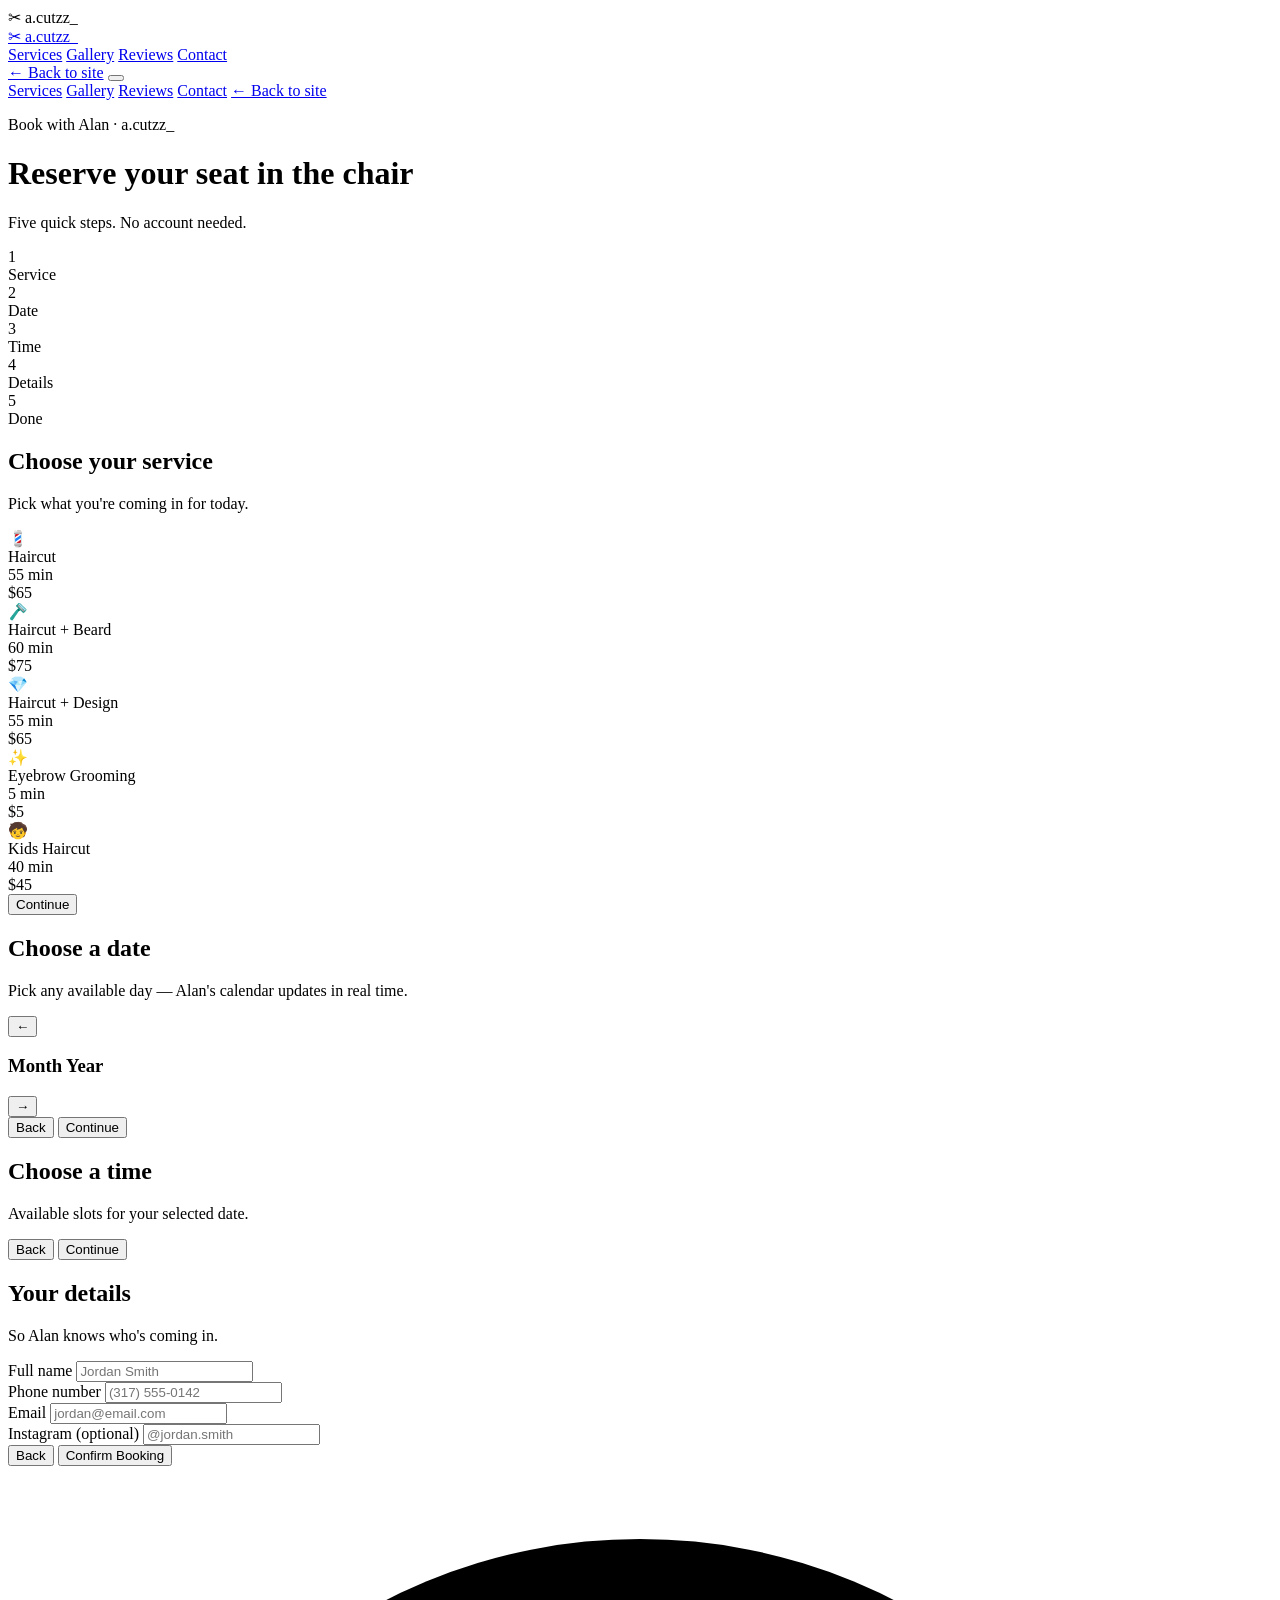
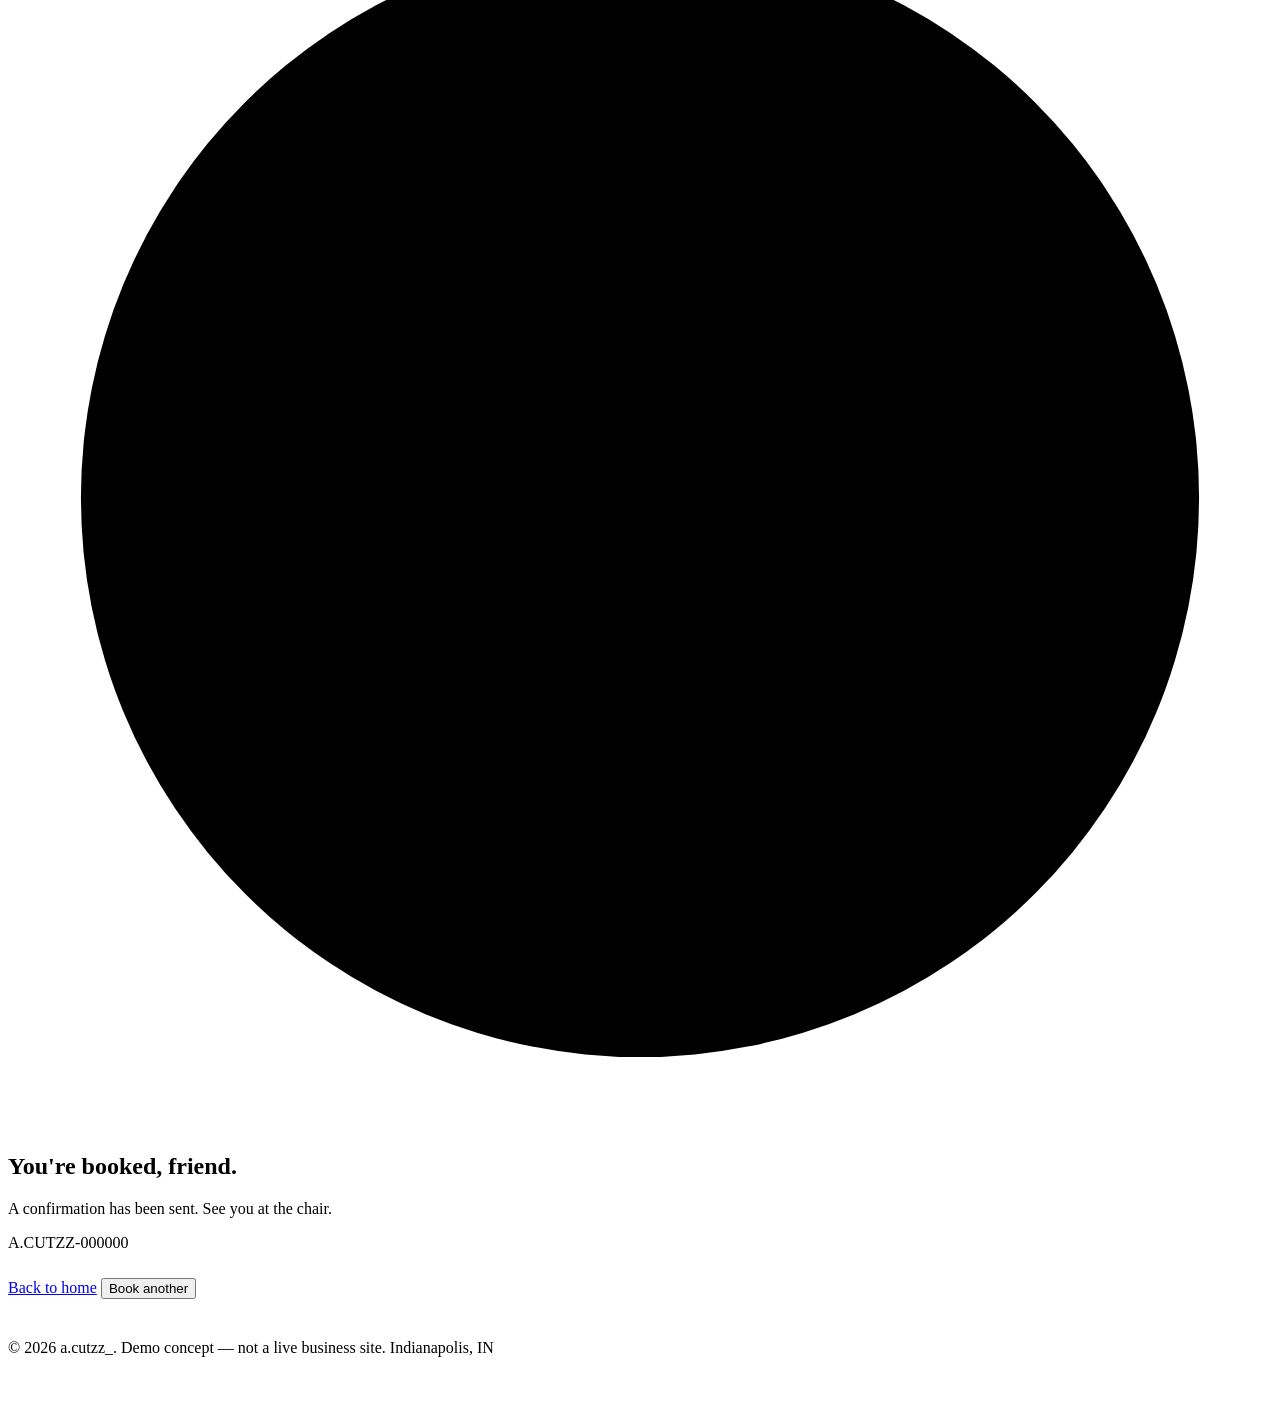
==== booking.html @ 15f0735f "Add files via upload" ====
<!DOCTYPE html>
<html lang="en">
<head>
<meta charset="UTF-8">
<meta name="viewport" content="width=device-width, initial-scale=1.0">
<title>Book an Appointment | a.cutzz_</title>
<meta name="description" content="Book your appointment with Alan at a.cutzz_ in Indianapolis, IN — choose your service, date, and time in under a minute.">
<link rel="icon" href="data:image/svg+xml,<svg xmlns=%22http://www.w3.org/2000/svg%22 viewBox=%220 0 100 100%22><rect width=%22100%22 height=%22100%22 rx=%2224%22 fill=%22%23c8102e%22/><text x=%2250%25%22 y=%2262%25%22 font-size=%2255%22 text-anchor=%22middle%22 fill=%22white%22 font-family=%22sans-serif%22>a</text></svg>">
<link rel="stylesheet" href="css/style.css">
<link rel="stylesheet" href="css/booking.css">
</head>
<body>

<div class="page-loader" id="pageLoader">
  <div class="loader-mark"><span class="brand-mark">✂</span> a.cutzz_</div>
</div>

<header class="navbar scrolled" id="navbar">
  <div class="container nav-inner">
    <a href="index.html" class="brand">
      <span class="brand-mark">✂</span> a.cutzz_
    </a>
    <nav class="nav-links">
      <a href="index.html#services">Services</a>
      <a href="index.html#gallery">Gallery</a>
      <a href="index.html#reviews">Reviews</a>
      <a href="index.html#contact">Contact</a>
    </nav>
    <div class="nav-cta">
      <a href="index.html" class="btn btn-ghost btn-sm">← Back to site</a>
      <button class="nav-toggle" id="navToggle" aria-label="Open menu" aria-expanded="false">
        <span></span><span></span><span></span>
      </button>
    </div>
  </div>
</header>

<div class="mobile-menu" id="mobileMenu">
  <a href="index.html#services">Services</a>
  <a href="index.html#gallery">Gallery</a>
  <a href="index.html#reviews">Reviews</a>
  <a href="index.html#contact">Contact</a>
  <a href="index.html" class="btn btn-primary">← Back to site</a>
</div>

<main class="booking-page">
  <div class="container">
    <div class="booking-head">
      <p class="eyebrow">Book with Alan · a.cutzz_</p>
      <h1>Reserve your seat in the chair</h1>
      <p>Five quick steps. No account needed.</p>
    </div>

    <div class="stepper" id="stepper" style="--progress:0%">
      <div class="step-dot active" data-step="1"><div class="circle">1</div><span class="label">Service</span></div>
      <div class="step-dot" data-step="2"><div class="circle">2</div><span class="label">Date</span></div>
      <div class="step-dot" data-step="3"><div class="circle">3</div><span class="label">Time</span></div>
      <div class="step-dot" data-step="4"><div class="circle">4</div><span class="label">Details</span></div>
      <div class="step-dot" data-step="5"><div class="circle">5</div><span class="label">Done</span></div>
    </div>

    <div class="booking-card">

      <!-- STEP 1 : SERVICE -->
      <section class="step-panel active" data-panel="1">
        <h2>Choose your service</h2>
        <p class="hint">Pick what you're coming in for today.</p>
        <div class="select-services" id="serviceList">
          <div class="select-card" data-service="haircut" data-price="65" data-duration="55 min" data-name="Haircut">
            <div class="select-card-left">
              <span class="select-card-icon">💈</span>
              <div><div class="select-card-title">Haircut</div><div class="select-card-sub">55 min</div></div>
            </div>
            <div style="display:flex;align-items:center;gap:14px">
              <span class="select-card-price">$65</span>
              <span class="select-radio"></span>
            </div>
          </div>
          <div class="select-card" data-service="haircut-beard" data-price="75" data-duration="60 min" data-name="Haircut + Beard">
            <div class="select-card-left">
              <span class="select-card-icon">🪒</span>
              <div><div class="select-card-title">Haircut + Beard</div><div class="select-card-sub">60 min</div></div>
            </div>
            <div style="display:flex;align-items:center;gap:14px">
              <span class="select-card-price">$75</span>
              <span class="select-radio"></span>
            </div>
          </div>
          <div class="select-card" data-service="haircut-design" data-price="65" data-duration="55 min" data-name="Haircut + Design">
            <div class="select-card-left">
              <span class="select-card-icon">💎</span>
              <div><div class="select-card-title">Haircut + Design</div><div class="select-card-sub">55 min</div></div>
            </div>
            <div style="display:flex;align-items:center;gap:14px">
              <span class="select-card-price">$65</span>
              <span class="select-radio"></span>
            </div>
          </div>
          <div class="select-card" data-service="eyebrows" data-price="5" data-duration="5 min" data-name="Eyebrow Grooming">
            <div class="select-card-left">
              <span class="select-card-icon">✨</span>
              <div><div class="select-card-title">Eyebrow Grooming</div><div class="select-card-sub">5 min</div></div>
            </div>
            <div style="display:flex;align-items:center;gap:14px">
              <span class="select-card-price">$5</span>
              <span class="select-radio"></span>
            </div>
          </div>
          <div class="select-card" data-service="kids" data-price="45" data-duration="40 min" data-name="Kids Haircut">
            <div class="select-card-left">
              <span class="select-card-icon">🧒</span>
              <div><div class="select-card-title">Kids Haircut</div><div class="select-card-sub">40 min</div></div>
            </div>
            <div style="display:flex;align-items:center;gap:14px">
              <span class="select-card-price">$45</span>
              <span class="select-radio"></span>
            </div>
          </div>
        </div>
        <div class="step-actions">
          <span></span>
          <button class="btn btn-primary" id="next1">Continue</button>
        </div>
      </section>

      <!-- STEP 2 : DATE -->
      <section class="step-panel" data-panel="2">
        <h2>Choose a date</h2>
        <p class="hint">Pick any available day — Alan's calendar updates in real time.</p>
        <div class="calendar">
          <div class="calendar-head">
            <button class="cal-nav" id="calPrev" aria-label="Previous month">←</button>
            <h3 id="calMonthLabel">Month Year</h3>
            <button class="cal-nav" id="calNext" aria-label="Next month">→</button>
          </div>
          <div class="cal-grid" id="calGrid"></div>
        </div>
        <div class="step-actions">
          <button class="btn btn-ghost" id="back2">Back</button>
          <button class="btn btn-primary" id="next2">Continue</button>
        </div>
      </section>

      <!-- STEP 3 : TIME -->
      <section class="step-panel" data-panel="3">
        <h2>Choose a time</h2>
        <p class="hint" id="timeHint">Available slots for your selected date.</p>
        <div class="time-grid" id="timeGrid"></div>
        <div class="step-actions">
          <button class="btn btn-ghost" id="back3">Back</button>
          <button class="btn btn-primary" id="next3">Continue</button>
        </div>
      </section>

      <!-- STEP 4 : CUSTOMER INFO -->
      <section class="step-panel" data-panel="4">
        <h2>Your details</h2>
        <p class="hint">So Alan knows who's coming in.</p>
        <div class="form-grid">
          <div class="form-field full">
            <label for="custName">Full name</label>
            <input type="text" id="custName" placeholder="Jordan Smith" autocomplete="name">
            <span class="field-error" id="errName"></span>
          </div>
          <div class="form-field">
            <label for="custPhone">Phone number</label>
            <input type="tel" id="custPhone" placeholder="(317) 555-0142" autocomplete="tel">
            <span class="field-error" id="errPhone"></span>
          </div>
          <div class="form-field">
            <label for="custEmail">Email</label>
            <input type="email" id="custEmail" placeholder="jordan@email.com" autocomplete="email">
            <span class="field-error" id="errEmail"></span>
          </div>
          <div class="form-field full">
            <label for="custInsta">Instagram <span class="opt">(optional)</span></label>
            <input type="text" id="custInsta" placeholder="@jordan.smith">
          </div>
        </div>

        <div class="summary" id="summaryBox"></div>

        <div class="step-actions">
          <button class="btn btn-ghost" id="back4">Back</button>
          <button class="btn btn-primary" id="next4">Confirm Booking</button>
        </div>
      </section>

      <!-- STEP 5 : CONFIRMATION -->
      <section class="step-panel" data-panel="5">
        <div class="confirm-wrap">
          <div class="confirm-check">
            <svg viewBox="0 0 52 52">
              <circle cx="26" cy="26" r="23"></circle>
              <path d="M15 27 L23 35 L38 18"></path>
            </svg>
          </div>
          <h2>You're booked, <span id="confirmName">friend</span>.</h2>
          <p>A confirmation has been sent. See you at the chair.</p>
          <div class="confirm-code" id="confirmCode">A.CUTZZ-000000</div>
          <div class="summary" id="finalSummaryBox"></div>
          <div class="confirm-actions" style="margin-top:26px">
            <a href="index.html" class="btn btn-ghost">Back to home</a>
            <button class="btn btn-primary" id="bookAnother">Book another</button>
          </div>
        </div>
      </section>

    </div>
  </div>
</main>

<footer style="padding:40px 0;">
  <div class="container footer-bottom" style="border-top:none;padding-top:0;">
    <span>© 2026 a.cutzz_. Demo concept — not a live business site.</span>
    <span>Indianapolis, IN</span>
  </div>
</footer>

<script src="js/main.js"></script>
<script src="js/booking.js"></script>
</body>
</html>
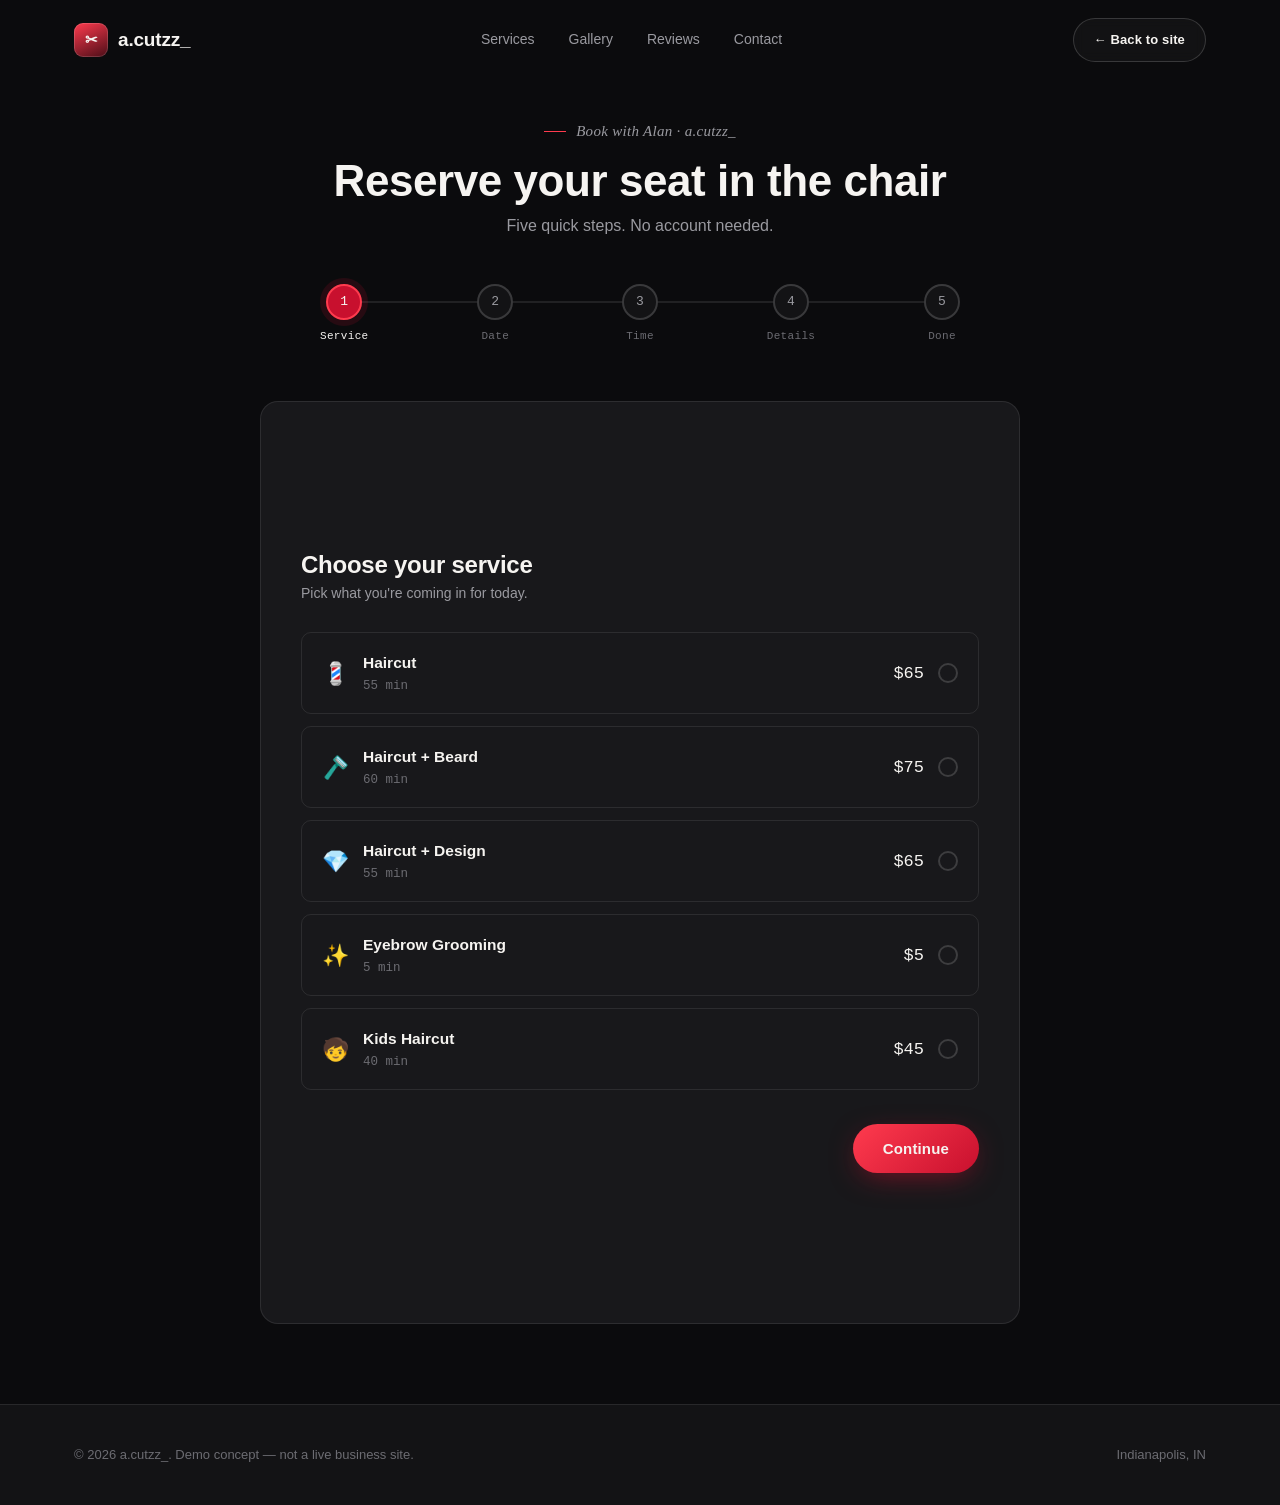
==== commit fb9347c1: "Update stylesheet and script links in booking.html" ====
--- a/booking.html
+++ b/booking.html
@@ -6,8 +6,8 @@
 <title>Book an Appointment | a.cutzz_</title>
 <meta name="description" content="Book your appointment with Alan at a.cutzz_ in Indianapolis, IN — choose your service, date, and time in under a minute.">
 <link rel="icon" href="data:image/svg+xml,<svg xmlns=%22http://www.w3.org/2000/svg%22 viewBox=%220 0 100 100%22><rect width=%22100%22 height=%22100%22 rx=%2224%22 fill=%22%23c8102e%22/><text x=%2250%25%22 y=%2262%25%22 font-size=%2255%22 text-anchor=%22middle%22 fill=%22white%22 font-family=%22sans-serif%22>a</text></svg>">
-<link rel="stylesheet" href="css/style.css">
-<link rel="stylesheet" href="css/booking.css">
+<link rel="stylesheet" href="style.css">
+<link rel="stylesheet" href="booking.css">
 </head>
 <body>
 
@@ -217,7 +217,7 @@
   </div>
 </footer>
 
-<script src="js/main.js"></script>
-<script src="js/booking.js"></script>
+<script src="main.js"></script>
+<script src="booking.js"></script>
 </body>
 </html>
--- a/style.css
+++ b/style.css
@@ -0,0 +1,866 @@
+/* ==========================================================================
+   a.cutzz_ — premium barber demo
+   ========================================================================== */
+
+@import url('https://fonts.googleapis.com/css2?family=Space+Grotesk:wght@400;500;600;700&family=Fraunces:ital,wght@1,400;1,500&family=Inter:wght@400;500;600&family=JetBrains+Mono:wght@400;500&display=swap');
+
+:root{
+  --black: #0b0b0d;
+  --black-soft: #131315;
+  --card: #18181b;
+  --card-hover: #1e1e22;
+  --line: rgba(255,255,255,.09);
+  --line-strong: rgba(255,255,255,.16);
+  --white: #f6f4f1;
+  --muted: #9a9aa0;
+  --muted-dim: #6c6c72;
+  --red: #c8102e;
+  --red-bright: #ff3b4e;
+  --red-dim: #4a0d17;
+
+  --font-display: 'Space Grotesk', sans-serif;
+  --font-accent: 'Fraunces', serif;
+  --font-body: 'Inter', sans-serif;
+  --font-mono: 'JetBrains Mono', monospace;
+
+  --container: 1180px;
+  --radius: 18px;
+  --radius-sm: 10px;
+  --ease: cubic-bezier(.22,.9,.32,1);
+}
+
+@media (prefers-reduced-motion: reduce){
+  *, *::before, *::after{
+    animation-duration: .001ms !important;
+    animation-iteration-count: 1 !important;
+    transition-duration: .001ms !important;
+    scroll-behavior: auto !important;
+  }
+}
+
+*{ box-sizing: border-box; margin:0; padding:0; }
+html{ scroll-behavior: smooth; }
+html, body{ background: var(--black); }
+
+body{
+  font-family: var(--font-body);
+  color: var(--white);
+  line-height: 1.5;
+  -webkit-font-smoothing: antialiased;
+  overflow-x: hidden;
+}
+
+img{ max-width:100%; display:block; }
+a{ color:inherit; text-decoration:none; }
+button{ font-family: inherit; cursor:pointer; border:none; background:none; color:inherit; }
+ul{ list-style:none; }
+
+::selection{ background: var(--red); color: var(--white); }
+
+:focus-visible{
+  outline: 2px solid var(--red-bright);
+  outline-offset: 3px;
+  border-radius: 4px;
+}
+
+.container{
+  max-width: var(--container);
+  margin: 0 auto;
+  padding: 0 24px;
+}
+
+.eyebrow{
+  font-family: var(--font-accent);
+  font-style: italic;
+  font-size: 15px;
+  color: var(--red-bright);
+  letter-spacing: .02em;
+  display: flex;
+  align-items: center;
+  gap: 10px;
+  margin-bottom: 14px;
+}
+.eyebrow::before{
+  content: '';
+  width: 22px;
+  height: 1.5px;
+  background: var(--red-bright);
+  display: inline-block;
+}
+
+h1,h2,h3,h4{
+  font-family: var(--font-display);
+  font-weight: 600;
+  letter-spacing: -0.01em;
+  line-height: 1.08;
+}
+
+.section-title{
+  font-size: clamp(32px, 5vw, 52px);
+  margin-bottom: 16px;
+}
+.section-sub{
+  color: var(--muted);
+  max-width: 520px;
+  font-size: 16px;
+  margin-bottom: 48px;
+}
+.section-head{
+  display:flex;
+  justify-content: space-between;
+  align-items: flex-end;
+  gap: 24px;
+  flex-wrap: wrap;
+}
+
+section{ position: relative; padding: 110px 0; }
+
+/* ---- The Seam: signature diagonal motif ---- */
+.seam{
+  position: relative;
+  height: 2px;
+  width: 100%;
+  overflow: hidden;
+  background: var(--line);
+}
+.seam::after{
+  content:'';
+  position:absolute;
+  top:0; left:-20%;
+  width: 40%;
+  height: 100%;
+  background: linear-gradient(90deg, transparent, var(--red-bright), transparent);
+  animation: seam-sweep 5s var(--ease) infinite;
+}
+@keyframes seam-sweep{
+  0%{ left:-40%; }
+  60%{ left: 100%; }
+  100%{ left: 100%; }
+}
+
+.seam-divider{
+  position: relative;
+  height: 64px;
+  margin: 0 auto;
+  max-width: var(--container);
+}
+.seam-divider svg{ width:100%; height:100%; display:block; }
+.seam-divider path{
+  stroke: var(--red);
+  stroke-width: 1.5;
+  fill: none;
+  opacity: .55;
+}
+
+/* ---- buttons ---- */
+.btn{
+  position: relative;
+  display: inline-flex;
+  align-items: center;
+  justify-content:center;
+  gap: 10px;
+  padding: 16px 30px;
+  font-family: var(--font-display);
+  font-size: 15px;
+  font-weight: 600;
+  letter-spacing: .01em;
+  border-radius: 100px;
+  overflow: hidden;
+  transition: transform .35s var(--ease), box-shadow .35s var(--ease);
+  isolation: isolate;
+}
+.btn:active{ transform: scale(.97); }
+
+.btn-primary{
+  background: linear-gradient(135deg, var(--red-bright), var(--red));
+  color: var(--white);
+  box-shadow: 0 8px 30px -8px rgba(200,16,46,.65);
+}
+.btn-primary:hover{
+  transform: translateY(-2px);
+  box-shadow: 0 14px 34px -8px rgba(255,59,78,.75);
+}
+
+.btn-ghost{
+  border: 1.5px solid var(--line-strong);
+  color: var(--white);
+  background: rgba(255,255,255,.03);
+  backdrop-filter: blur(6px);
+}
+.btn-ghost:hover{
+  border-color: var(--red-bright);
+  background: rgba(200,16,46,.08);
+  transform: translateY(-2px);
+}
+
+.btn-sm{ padding: 11px 20px; font-size: 13px; }
+.btn-block{ width: 100%; }
+
+/* ripple */
+.btn .ripple{
+  position: absolute;
+  border-radius: 50%;
+  background: rgba(255,255,255,.35);
+  transform: scale(0);
+  animation: ripple .6s ease-out;
+  pointer-events: none;
+}
+@keyframes ripple{ to{ transform: scale(3); opacity:0; } }
+
+/* ---- navbar ---- */
+.navbar{
+  position: fixed;
+  top: 0; left: 0; right: 0;
+  z-index: 100;
+  padding: 18px 0;
+  transition: padding .4s var(--ease), background .4s var(--ease), border-color .4s var(--ease);
+}
+.navbar.scrolled{
+  padding: 12px 0;
+  background: rgba(11,11,13,.72);
+  backdrop-filter: blur(16px) saturate(140%);
+  border-bottom: 1px solid var(--line);
+}
+.nav-inner{
+  display:flex;
+  align-items:center;
+  justify-content: space-between;
+  gap: 24px;
+}
+.brand{
+  font-family: var(--font-display);
+  font-weight: 700;
+  font-size: 19px;
+  letter-spacing: -0.01em;
+  display:flex; align-items:center; gap:10px;
+}
+.brand-mark{
+  width: 34px; height:34px;
+  border-radius: 9px;
+  background: linear-gradient(155deg, var(--red-bright), var(--red-dim));
+  display:flex; align-items:center; justify-content:center;
+  font-size: 15px;
+  box-shadow: inset 0 0 0 1px rgba(255,255,255,.15);
+}
+.nav-links{
+  display:flex;
+  align-items:center;
+  gap: 34px;
+}
+.nav-links a{
+  font-size: 14px;
+  color: var(--muted);
+  position: relative;
+  padding: 4px 0;
+  transition: color .25s;
+}
+.nav-links a::after{
+  content:'';
+  position:absolute; left:0; bottom:-2px;
+  width:0; height:1.5px;
+  background: var(--red-bright);
+  transition: width .3s var(--ease);
+}
+.nav-links a:hover{ color: var(--white); }
+.nav-links a:hover::after{ width:100%; }
+.nav-cta{ display:flex; align-items:center; gap:14px; }
+
+.nav-toggle{
+  display:none;
+  width: 40px; height: 40px;
+  border-radius: 10px;
+  border: 1px solid var(--line-strong);
+  align-items:center; justify-content:center;
+  flex-direction: column; gap:4px;
+}
+.nav-toggle span{ width:18px; height:1.5px; background:var(--white); transition: all .3s; }
+.nav-toggle.open span:nth-child(1){ transform: translateY(5.5px) rotate(45deg); }
+.nav-toggle.open span:nth-child(2){ opacity:0; }
+.nav-toggle.open span:nth-child(3){ transform: translateY(-5.5px) rotate(-45deg); }
+
+.mobile-menu{
+  position: fixed;
+  inset: 0;
+  top: 68px;
+  background: rgba(11,11,13,.98);
+  backdrop-filter: blur(20px);
+  z-index: 90;
+  padding: 30px 24px;
+  display: flex;
+  flex-direction: column;
+  gap: 6px;
+  transform: translateY(-12px);
+  opacity: 0;
+  pointer-events: none;
+  transition: opacity .35s var(--ease), transform .35s var(--ease);
+}
+.mobile-menu.open{ opacity:1; transform: translateY(0); pointer-events:auto; }
+.mobile-menu a{
+  font-family: var(--font-display);
+  font-size: 24px;
+  padding: 16px 4px;
+  border-bottom: 1px solid var(--line);
+  color: var(--white);
+}
+.mobile-menu .btn{ margin-top: 20px; }
+
+/* ---- hero ---- */
+.hero{
+  min-height: 100svh;
+  position: relative;
+  display:flex;
+  align-items:center;
+  overflow:hidden;
+  padding-top: 90px;
+}
+.hero-bg{
+  position:absolute; inset:0;
+  z-index:0;
+}
+.hero-bg img{
+  width:100%; height:100%; object-fit: cover;
+  filter: brightness(.32) saturate(1.05) blur(1.5px);
+  transform: scale(1.08);
+}
+.hero-bg::after{
+  content:'';
+  position:absolute; inset:0;
+  background:
+    radial-gradient(ellipse at 50% 20%, rgba(200,16,46,.16), transparent 60%),
+    linear-gradient(180deg, rgba(11,11,13,.55) 0%, rgba(11,11,13,.75) 55%, var(--black) 100%);
+}
+#particles{
+  position:absolute; inset:0; z-index:1;
+  pointer-events:none;
+}
+
+.hero-inner{
+  position: relative;
+  z-index: 2;
+  width:100%;
+  text-align:center;
+  padding: 40px 24px;
+}
+.hero-logo{
+  display:inline-flex; align-items:center; gap:12px;
+  margin-bottom: 26px;
+  padding: 8px 18px 8px 8px;
+  border: 1px solid var(--line-strong);
+  border-radius: 100px;
+  background: rgba(255,255,255,.04);
+  backdrop-filter: blur(10px);
+  animation: rise .9s var(--ease) both;
+}
+.hero-logo .brand-mark{ width:30px; height:30px; font-size:13px; }
+.hero-logo span{ font-family: var(--font-mono); font-size:12.5px; color: var(--muted); letter-spacing: .04em; }
+
+.hero h1{
+  font-size: clamp(46px, 9vw, 104px);
+  animation: rise .9s .08s var(--ease) both;
+}
+.hero h1 em{
+  font-style: normal;
+  background: linear-gradient(120deg, var(--red-bright), var(--red));
+  -webkit-background-clip: text;
+  background-clip: text;
+  color: transparent;
+}
+.hero-role{
+  font-family: var(--font-accent);
+  font-style: italic;
+  font-size: clamp(18px, 2.6vw, 24px);
+  color: var(--muted);
+  margin-top: 14px;
+  animation: rise .9s .16s var(--ease) both;
+}
+.hero-meta{
+  display:flex; align-items:center; justify-content:center;
+  gap: 14px; flex-wrap:wrap;
+  margin: 26px 0 10px;
+  font-size: 14px;
+  color: var(--muted);
+  animation: rise .9s .22s var(--ease) both;
+}
+.hero-meta .pill{
+  display:flex; align-items:center; gap:7px;
+  padding: 8px 16px;
+  border-radius: 100px;
+  border: 1px solid var(--line);
+  background: rgba(255,255,255,.03);
+}
+.hero-meta .stars{ color: var(--red-bright); letter-spacing:1px; }
+.hero-tagline{
+  max-width: 560px;
+  margin: 22px auto 40px;
+  color: var(--muted);
+  font-size: 17px;
+  animation: rise .9s .28s var(--ease) both;
+}
+.hero-ctas{
+  display:flex; gap:16px; justify-content:center; flex-wrap:wrap;
+  animation: rise .9s .34s var(--ease) both;
+}
+.scroll-cue{
+  position:absolute; bottom: 34px; left:50%; transform: translateX(-50%);
+  z-index:2;
+  display:flex; flex-direction:column; align-items:center; gap:8px;
+  color: var(--muted-dim);
+  font-family: var(--font-mono); font-size: 11px; letter-spacing:.12em;
+  animation: rise 1s .5s var(--ease) both;
+}
+.scroll-cue .line{
+  width:1px; height:32px;
+  background: linear-gradient(var(--red-bright), transparent);
+  animation: scroll-cue-move 1.8s ease-in-out infinite;
+}
+@keyframes scroll-cue-move{
+  0%{ transform: scaleY(.4); transform-origin: top; }
+  50%{ transform: scaleY(1); transform-origin: top; }
+  100%{ transform: scaleY(.4); transform-origin: top; }
+}
+
+@keyframes rise{
+  from{ opacity:0; transform: translateY(22px); }
+  to{ opacity:1; transform: translateY(0); }
+}
+
+/* ---- reveal on scroll ---- */
+.reveal{
+  opacity:0;
+  transform: translateY(28px);
+  transition: opacity .8s var(--ease), transform .8s var(--ease);
+}
+.reveal.in-view{ opacity:1; transform: translateY(0); }
+.reveal-stagger > *{ transition-delay: calc(var(--i, 0) * 70ms); }
+
+/* ---- services ---- */
+.services-grid{
+  display:grid;
+  grid-template-columns: repeat(auto-fit, minmax(260px, 1fr));
+  gap: 22px;
+  margin-top: 20px;
+}
+.service-card{
+  background: var(--card);
+  border: 1px solid var(--line);
+  border-radius: var(--radius);
+  padding: 30px 26px;
+  position: relative;
+  overflow: hidden;
+  transition: transform .45s var(--ease), border-color .45s var(--ease), background .45s var(--ease);
+}
+.service-card::before{
+  content:'';
+  position:absolute; top:0; left:-100%;
+  width:100%; height:2px;
+  background: linear-gradient(90deg, transparent, var(--red-bright), transparent);
+  transition: left .6s var(--ease);
+}
+.service-card:hover{
+  transform: translateY(-8px);
+  border-color: var(--line-strong);
+  background: var(--card-hover);
+}
+.service-card:hover::before{ left: 100%; }
+.service-icon{ font-size: 26px; margin-bottom: 18px; }
+.service-card h3{ font-size: 21px; margin-bottom: 8px; }
+.service-card p{ color: var(--muted); font-size: 14.5px; margin-bottom: 22px; min-height: 42px; }
+.service-meta{
+  display:flex; align-items:baseline; gap: 12px;
+  margin-bottom: 22px;
+  font-family: var(--font-mono);
+}
+.service-price{ font-size: 26px; color: var(--white); font-weight:500; }
+.service-duration{ font-size: 13px; color: var(--muted-dim); }
+.service-duration::before{ content:'·'; margin-right:12px; color: var(--line-strong); }
+.service-card .btn{ width:100%; }
+.service-badge{
+  position:absolute; top:22px; right:22px;
+  font-family: var(--font-mono);
+  font-size: 10.5px;
+  letter-spacing:.08em;
+  color: var(--red-bright);
+  border:1px solid var(--red-dim);
+  background: rgba(200,16,46,.12);
+  padding: 4px 9px;
+  border-radius: 100px;
+}
+
+/* ---- gallery ---- */
+.filter-row{
+  display:flex; gap:10px; flex-wrap:wrap;
+  margin-bottom: 34px;
+}
+.filter-btn{
+  padding: 9px 18px;
+  border-radius: 100px;
+  border: 1px solid var(--line);
+  font-size: 13.5px;
+  color: var(--muted);
+  transition: all .3s var(--ease);
+}
+.filter-btn:hover{ border-color: var(--line-strong); color: var(--white); }
+.filter-btn.active{
+  background: var(--red);
+  border-color: var(--red);
+  color: var(--white);
+}
+
+.masonry{
+  columns: 4 240px;
+  column-gap: 18px;
+}
+.masonry-item{
+  break-inside: avoid;
+  margin-bottom: 18px;
+  border-radius: var(--radius-sm);
+  overflow:hidden;
+  position: relative;
+  cursor: zoom-in;
+  border: 1px solid var(--line);
+}
+.masonry-item .tile{
+  width:100%;
+  aspect-ratio: var(--ar, 1);
+  display:flex; align-items:flex-end;
+  padding: 16px;
+  position: relative;
+  overflow:hidden;
+  transition: transform .6s var(--ease);
+}
+.masonry-item img{
+  width:100%; height:100%; object-fit:cover;
+  position:absolute; inset:0;
+  transition: transform .7s var(--ease);
+}
+.masonry-item:hover img{ transform: scale(1.08); }
+.masonry-item:hover .tile{ transform: scale(1.01); }
+.tile-label{
+  position:relative; z-index:2;
+  font-family: var(--font-mono);
+  font-size: 12px;
+  color: var(--white);
+  background: rgba(0,0,0,.45);
+  backdrop-filter: blur(4px);
+  padding: 6px 12px;
+  border-radius: 100px;
+  border: 1px solid rgba(255,255,255,.15);
+}
+.tile-overlay{
+  position:absolute; inset:0;
+  background: linear-gradient(0deg, rgba(0,0,0,.65), transparent 55%);
+  z-index:1;
+}
+
+/* before/after slider */
+.ba-wrap{
+  margin-top: 46px;
+  background: var(--card);
+  border:1px solid var(--line);
+  border-radius: var(--radius);
+  padding: 30px;
+}
+.ba-slider{
+  position: relative;
+  width:100%;
+  aspect-ratio: 16/9;
+  border-radius: var(--radius-sm);
+  overflow:hidden;
+  user-select:none;
+  border: 1px solid var(--line);
+}
+.ba-before, .ba-after{
+  position:absolute; inset:0;
+  display:flex; align-items:center; justify-content:center;
+  font-family: var(--font-display);
+  font-size: 15px;
+  letter-spacing: .08em;
+}
+.ba-before{
+  background: linear-gradient(135deg, #232326, #131315);
+  color: var(--muted-dim);
+}
+.ba-after{
+  background: linear-gradient(135deg, #2a1116, #131315);
+  color: var(--red-bright);
+  clip-path: inset(0 0 0 50%);
+}
+.ba-handle{
+  position:absolute; top:0; bottom:0; left:50%;
+  width:2px;
+  background: var(--white);
+  transform: translateX(-50%);
+  cursor: ew-resize;
+}
+.ba-handle::before{
+  content:'';
+  position:absolute; top:50%; left:50%;
+  transform: translate(-50%,-50%);
+  width: 44px; height:44px;
+  border-radius:50%;
+  background: var(--white);
+  box-shadow: 0 6px 20px rgba(0,0,0,.4);
+}
+.ba-handle::after{
+  content:'⟷';
+  position:absolute; top:50%; left:50%;
+  transform: translate(-50%,-50%);
+  color: var(--black);
+  font-weight:700;
+  z-index: 2;
+}
+.ba-tag{
+  position:absolute; top:16px;
+  font-family: var(--font-mono); font-size:11px;
+  padding: 5px 12px; border-radius:100px;
+  background: rgba(0,0,0,.5); border:1px solid rgba(255,255,255,.15);
+}
+.ba-tag.before-tag{ left:16px; }
+.ba-tag.after-tag{ right:16px; color: var(--red-bright); }
+
+/* lightbox */
+.lightbox{
+  position: fixed; inset:0; z-index: 200;
+  background: rgba(4,4,5,.94);
+  backdrop-filter: blur(14px);
+  display:flex; align-items:center; justify-content:center;
+  opacity:0; pointer-events:none;
+  transition: opacity .35s var(--ease);
+}
+.lightbox.open{ opacity:1; pointer-events:auto; }
+.lightbox-inner{
+  max-width: 90vw; max-height: 82vh;
+  transform: scale(.9);
+  transition: transform .4s var(--ease);
+  border-radius: var(--radius-sm);
+  overflow:hidden;
+  border: 1px solid var(--line-strong);
+}
+.lightbox.open .lightbox-inner{ transform: scale(1); }
+.lightbox-inner img{ max-height: 82vh; }
+.lightbox-close{
+  position:absolute; top:24px; right:24px;
+  width:44px; height:44px; border-radius:50%;
+  border: 1px solid var(--line-strong);
+  display:flex; align-items:center; justify-content:center;
+  font-size:20px;
+  background: rgba(255,255,255,.05);
+}
+.lightbox-close:hover{ background: var(--red); border-color: var(--red); }
+
+/* ---- reviews ---- */
+.reviews-top{
+  display:flex; gap: 48px; align-items:center; flex-wrap:wrap;
+  margin-bottom: 46px;
+}
+.rating-big{
+  font-family: var(--font-display);
+  font-size: 76px;
+  font-weight: 700;
+  line-height: .9;
+}
+.rating-stars{ color: var(--red-bright); font-size: 20px; letter-spacing: 3px; margin: 10px 0 6px; }
+.rating-count{ color: var(--muted); font-size: 14px; }
+
+.reviews-track-wrap{
+  overflow: hidden;
+  mask-image: linear-gradient(90deg, transparent, black 4%, black 96%, transparent);
+}
+.reviews-track{
+  display:flex;
+  gap: 20px;
+  width: max-content;
+  animation: marquee 42s linear infinite;
+}
+.reviews-track-wrap:hover .reviews-track{ animation-play-state: paused; }
+@keyframes marquee{
+  from{ transform: translateX(0); }
+  to{ transform: translateX(-50%); }
+}
+.review-card{
+  width: 320px;
+  flex: none;
+  background: var(--card);
+  border: 1px solid var(--line);
+  border-radius: var(--radius);
+  padding: 26px;
+}
+.review-head{
+  display:flex; align-items:center; gap: 12px; margin-bottom: 14px;
+}
+.review-avatar{
+  width: 42px; height:42px; border-radius:50%;
+  display:flex; align-items:center; justify-content:center;
+  background: linear-gradient(150deg, var(--red-bright), var(--red-dim));
+  font-family: var(--font-display); font-weight:600; font-size:15px;
+}
+.review-name{ font-size: 14.5px; font-weight:600; }
+.review-sub{ font-size: 12px; color: var(--muted-dim); }
+.review-stars{ color: var(--red-bright); font-size: 13px; margin-bottom: 10px; letter-spacing:2px; }
+.review-text{ font-size: 14.5px; color: #d8d6d3; line-height:1.6; }
+.review-tag{
+  display:inline-block; margin-top:14px;
+  font-family: var(--font-mono); font-size: 11px;
+  color: var(--muted-dim);
+  border-top: 1px solid var(--line);
+  padding-top: 12px;
+  width: 100%;
+}
+
+/* ---- about ---- */
+.about-grid{
+  display:grid;
+  grid-template-columns: 1.1fr 1fr;
+  gap: 60px;
+  align-items:center;
+}
+.about-photo{
+  border-radius: var(--radius);
+  overflow:hidden;
+  border: 1px solid var(--line-strong);
+  position: relative;
+  aspect-ratio: 4/5;
+}
+.about-photo img{ width:100%; height:100%; object-fit:cover; }
+.about-photo::after{
+  content:'';
+  position:absolute; inset:0;
+  background: linear-gradient(0deg, rgba(11,11,13,.7), transparent 40%);
+}
+.about-copy p{ color: var(--muted); font-size: 16px; margin-bottom: 22px; }
+.about-stats{
+  display:grid; grid-template-columns: repeat(3,1fr);
+  gap: 20px; margin: 32px 0;
+}
+.stat b{
+  display:block; font-family: var(--font-display); font-size: 32px; color: var(--red-bright);
+}
+.stat span{ font-size: 12.5px; color: var(--muted-dim); }
+
+/* ---- contact ---- */
+.contact-grid{
+  display:grid;
+  grid-template-columns: 1fr 1fr;
+  gap: 40px;
+}
+.contact-card{
+  background: var(--card);
+  border:1px solid var(--line);
+  border-radius: var(--radius);
+  padding: 34px;
+}
+.contact-row{
+  display:flex; gap:16px; align-items:flex-start;
+  padding: 16px 0;
+  border-bottom: 1px solid var(--line);
+}
+.contact-row:last-child{ border-bottom:none; }
+.contact-icon{
+  width:38px; height:38px; border-radius:10px;
+  background: rgba(200,16,46,.14);
+  color: var(--red-bright);
+  display:flex; align-items:center; justify-content:center;
+  flex:none;
+}
+.contact-label{ font-size: 12px; color: var(--muted-dim); margin-bottom:3px; }
+.contact-value{ font-size: 15px; }
+.map-frame{
+  border-radius: var(--radius);
+  overflow:hidden;
+  border: 1px solid var(--line);
+  filter: grayscale(.4) invert(.92) contrast(.9);
+  height: 100%;
+  min-height: 340px;
+}
+.map-frame iframe{ width:100%; height:100%; border:0; display:block; }
+
+/* ---- AI features teaser ---- */
+.ai-grid{
+  display:grid;
+  grid-template-columns: repeat(auto-fit, minmax(230px,1fr));
+  gap: 18px;
+}
+.ai-card{
+  border: 1px dashed var(--line-strong);
+  border-radius: var(--radius);
+  padding: 24px;
+  position: relative;
+  transition: border-color .35s, background .35s;
+}
+.ai-card:hover{ border-color: var(--red-dim); background: rgba(200,16,46,.05); }
+.ai-card .soon{
+  position:absolute; top:18px; right:18px;
+  font-family: var(--font-mono); font-size: 9.5px; letter-spacing:.1em;
+  color: var(--muted-dim);
+  border: 1px solid var(--line);
+  padding: 3px 8px; border-radius: 100px;
+}
+.ai-card h4{ font-size: 16px; margin: 14px 0 8px; }
+.ai-card p{ font-size: 13px; color: var(--muted); }
+.ai-icon{ font-size:22px; }
+
+/* ---- footer ---- */
+footer{
+  padding: 70px 0 30px;
+  border-top: 1px solid var(--line);
+  background: var(--black-soft);
+}
+.footer-top{
+  display:grid;
+  grid-template-columns: 1.4fr 1fr 1fr 1.2fr;
+  gap: 40px;
+  margin-bottom: 50px;
+}
+.footer-brand p{ color: var(--muted); font-size: 14px; margin-top:14px; max-width: 260px; }
+.footer-col h5{
+  font-family: var(--font-mono); font-size: 12px; letter-spacing:.08em;
+  color: var(--muted-dim); margin-bottom: 18px; text-transform: uppercase;
+}
+.footer-col a{
+  display:block; color: var(--muted); font-size: 14.5px;
+  padding: 7px 0; transition: color .25s, transform .25s;
+}
+.footer-col a:hover{ color: var(--white); transform: translateX(4px); }
+.footer-bottom{
+  display:flex; justify-content:space-between; align-items:center;
+  padding-top: 26px; border-top: 1px solid var(--line);
+  color: var(--muted-dim); font-size: 13px; flex-wrap:wrap; gap:12px;
+}
+.socials{ display:flex; gap:12px; }
+.socials a{
+  width:36px; height:36px; border-radius:50%;
+  border:1px solid var(--line-strong);
+  display:flex; align-items:center; justify-content:center;
+  transition: all .3s;
+}
+.socials a:hover{ background: var(--red); border-color:var(--red); }
+
+/* ---- page loader ---- */
+.page-loader{
+  position: fixed; inset:0; z-index: 999;
+  background: var(--black);
+  display:flex; align-items:center; justify-content:center;
+  transition: opacity .6s var(--ease), visibility .6s;
+}
+.page-loader.hidden{ opacity:0; visibility:hidden; }
+.loader-mark{
+  font-family: var(--font-display); font-weight:700; font-size: 22px;
+  display:flex; align-items:center; gap:10px;
+}
+.loader-mark .brand-mark{ animation: pulse-mark 1.1s ease-in-out infinite; }
+@keyframes pulse-mark{ 0%,100%{ opacity:1; } 50%{ opacity:.4; } }
+
+/* responsive */
+@media (max-width: 900px){
+  .nav-links{ display:none; }
+  .nav-toggle{ display:flex; }
+  .about-grid, .contact-grid{ grid-template-columns: 1fr; }
+  .footer-top{ grid-template-columns: 1fr 1fr; }
+  .masonry{ columns: 2 180px; }
+}
+@media (max-width: 560px){
+  section{ padding: 76px 0; }
+  .footer-top{ grid-template-columns: 1fr; }
+  .rating-big{ font-size: 60px; }
+  .review-card{ width: 270px; }
+}
--- a/booking.css
+++ b/booking.css
@@ -0,0 +1,294 @@
+/* ==========================================================================
+   a.cutzz_ — booking flow styles
+   ========================================================================== */
+
+.booking-page{
+  min-height: 100svh;
+  padding-top: 110px;
+  padding-bottom: 80px;
+}
+
+.booking-head{
+  text-align:center;
+  margin-bottom: 46px;
+}
+.booking-head .eyebrow{ justify-content:center; }
+.booking-head h1{
+  font-size: clamp(30px, 4.5vw, 44px);
+}
+.booking-head p{ color: var(--muted); margin-top: 10px; }
+
+/* ---- step indicator (the seam, made functional) ---- */
+.stepper{
+  max-width: 640px;
+  margin: 0 auto 56px;
+  display:flex;
+  align-items:center;
+  justify-content: space-between;
+  position: relative;
+}
+.stepper::before{
+  content:'';
+  position:absolute;
+  top: 17px; left: 24px; right: 24px;
+  height: 2px;
+  background: var(--line);
+  z-index:0;
+}
+.stepper::after{
+  content:'';
+  position:absolute;
+  top: 17px; left: 24px;
+  height: 2px;
+  width: var(--progress, 0%);
+  background: linear-gradient(90deg, var(--red), var(--red-bright));
+  z-index:1;
+  transition: width .5s var(--ease);
+}
+.step-dot{
+  position: relative; z-index:2;
+  display:flex; flex-direction:column; align-items:center; gap:8px;
+}
+.step-dot .circle{
+  width: 36px; height:36px; border-radius:50%;
+  background: var(--black-soft);
+  border: 2px solid var(--line-strong);
+  display:flex; align-items:center; justify-content:center;
+  font-family: var(--font-mono); font-size: 13px; color: var(--muted);
+  transition: all .4s var(--ease);
+}
+.step-dot span.label{
+  font-size: 11px; color: var(--muted-dim);
+  font-family: var(--font-mono);
+  letter-spacing: .03em;
+  white-space: nowrap;
+}
+.step-dot.active .circle{
+  border-color: var(--red-bright);
+  background: var(--red);
+  color: var(--white);
+  box-shadow: 0 0 0 6px rgba(200,16,46,.15);
+}
+.step-dot.done .circle{
+  border-color: var(--red);
+  background: var(--red-dim);
+  color: var(--red-bright);
+}
+.step-dot.active span.label{ color: var(--white); }
+
+/* ---- panels ---- */
+.booking-card{
+  max-width: 760px;
+  margin: 0 auto;
+  background: var(--card);
+  border: 1px solid var(--line);
+  border-radius: var(--radius);
+  padding: 40px;
+  position: relative;
+  overflow:hidden;
+}
+.step-panel{ display:none; animation: panel-in .5s var(--ease) both; }
+.step-panel.active{ display:block; }
+@keyframes panel-in{
+  from{ opacity:0; transform: translateX(16px); }
+  to{ opacity:1; transform: translateX(0); }
+}
+.step-panel h2{ font-size: 24px; margin-bottom: 6px; }
+.step-panel > p.hint{ color: var(--muted); font-size: 14px; margin-bottom: 28px; }
+
+/* service select cards */
+.select-services{
+  display:grid; gap: 12px;
+}
+.select-card{
+  display:flex; align-items:center; justify-content:space-between; gap: 16px;
+  padding: 18px 20px;
+  border: 1.5px solid var(--line);
+  border-radius: var(--radius-sm);
+  transition: all .3s var(--ease);
+}
+.select-card:hover{ border-color: var(--line-strong); }
+.select-card.selected{
+  border-color: var(--red-bright);
+  background: rgba(200,16,46,.08);
+}
+.select-card-left{ display:flex; align-items:center; gap:14px; }
+.select-card-icon{ font-size: 22px; }
+.select-card-title{ font-weight:600; font-size:15.5px; }
+.select-card-sub{ font-size: 12.5px; color: var(--muted-dim); font-family: var(--font-mono); margin-top:2px; }
+.select-card-price{ font-family: var(--font-mono); font-size: 17px; }
+.select-radio{
+  width:20px; height:20px; border-radius:50%;
+  border: 2px solid var(--line-strong);
+  display:flex; align-items:center; justify-content:center;
+  flex: none;
+}
+.select-radio::after{
+  content:'';
+  width:10px; height:10px; border-radius:50%;
+  background: var(--red-bright);
+  transform: scale(0);
+  transition: transform .25s var(--ease);
+}
+.select-card.selected .select-radio{ border-color: var(--red-bright); }
+.select-card.selected .select-radio::after{ transform: scale(1); }
+
+/* calendar */
+.calendar{
+  border: 1px solid var(--line);
+  border-radius: var(--radius-sm);
+  padding: 22px;
+}
+.calendar-head{
+  display:flex; align-items:center; justify-content:space-between;
+  margin-bottom: 18px;
+}
+.calendar-head h3{ font-size: 16px; font-weight:600; }
+.cal-nav{
+  width:34px; height:34px; border-radius:9px;
+  border: 1px solid var(--line-strong);
+  display:flex; align-items:center; justify-content:center;
+}
+.cal-nav:hover{ background: rgba(255,255,255,.06); }
+.cal-nav:disabled{ opacity:.3; pointer-events:none; }
+.cal-grid{
+  display:grid; grid-template-columns: repeat(7,1fr);
+  gap: 6px;
+  text-align:center;
+}
+.cal-dow{ font-family: var(--font-mono); font-size: 11px; color: var(--muted-dim); padding-bottom:8px; }
+.cal-day{
+  aspect-ratio: 1;
+  display:flex; align-items:center; justify-content:center;
+  border-radius: 9px;
+  font-size: 14px;
+  color: var(--white);
+  transition: all .25s var(--ease);
+}
+.cal-day.empty{ visibility:hidden; }
+.cal-day.disabled{ color: var(--muted-dim); opacity:.3; pointer-events:none; }
+.cal-day:not(.disabled):not(.empty):hover{ background: rgba(255,255,255,.08); }
+.cal-day.selected{
+  background: var(--red);
+  color: var(--white);
+  font-weight:600;
+}
+.cal-day.today::after{
+  content:'';
+  width:4px; height:4px; border-radius:50%;
+  background: var(--red-bright);
+  position:relative; top:9px;
+}
+
+/* time slots */
+.time-grid{
+  display:grid; grid-template-columns: repeat(auto-fill, minmax(96px,1fr));
+  gap: 10px;
+}
+.time-slot{
+  padding: 13px 10px;
+  border: 1.5px solid var(--line);
+  border-radius: var(--radius-sm);
+  font-family: var(--font-mono);
+  font-size: 13.5px;
+  text-align:center;
+  transition: all .25s var(--ease);
+}
+.time-slot:hover{ border-color: var(--line-strong); }
+.time-slot.selected{
+  background: var(--red);
+  border-color: var(--red);
+  color: var(--white);
+}
+.time-empty{ color: var(--muted); font-size: 14px; padding: 20px 0; text-align:center; }
+
+/* form */
+.form-grid{
+  display:grid; grid-template-columns: 1fr 1fr; gap: 18px;
+}
+.form-field{ display:flex; flex-direction:column; gap:8px; }
+.form-field.full{ grid-column: 1 / -1; }
+.form-field label{ font-size: 13px; color: var(--muted); }
+.form-field label .opt{ color: var(--muted-dim); font-size: 11.5px; }
+.form-field input{
+  background: var(--black-soft);
+  border: 1.5px solid var(--line);
+  border-radius: var(--radius-sm);
+  padding: 13px 16px;
+  color: var(--white);
+  font-size: 14.5px;
+  font-family: var(--font-body);
+  transition: border-color .25s;
+}
+.form-field input:focus{ border-color: var(--red-bright); }
+.form-field input.error{ border-color: #ff6b6b; }
+.field-error{ font-size: 12px; color: #ff6b6b; min-height: 14px; }
+
+/* summary card */
+.summary{
+  margin-top: 26px;
+  border: 1px dashed var(--line-strong);
+  border-radius: var(--radius-sm);
+  padding: 18px 20px;
+  font-size: 14px;
+  color: var(--muted);
+}
+.summary b{ color: var(--white); }
+.summary-row{ display:flex; justify-content:space-between; padding: 6px 0; }
+
+/* nav buttons */
+.step-actions{
+  display:flex; justify-content:space-between; align-items:center;
+  margin-top: 34px;
+}
+
+/* confirmation */
+.confirm-wrap{ text-align:center; padding: 20px 0; }
+.confirm-check{
+  width: 96px; height:96px; margin: 0 auto 26px;
+  border-radius:50%;
+  background: rgba(200,16,46,.1);
+  display:flex; align-items:center; justify-content:center;
+  position: relative;
+}
+.confirm-check svg{ width:48px; height:48px; }
+.confirm-check circle{
+  stroke: var(--red-bright);
+  stroke-width: 3;
+  fill:none;
+  stroke-dasharray: 100;
+  stroke-dashoffset: 100;
+  animation: draw-circle 0.6s var(--ease) forwards;
+}
+.confirm-check path{
+  stroke: var(--red-bright);
+  stroke-width: 4;
+  fill:none;
+  stroke-linecap: round;
+  stroke-linejoin: round;
+  stroke-dasharray: 40;
+  stroke-dashoffset: 40;
+  animation: draw-check .4s var(--ease) .55s forwards;
+}
+@keyframes draw-circle{ to{ stroke-dashoffset: 0; } }
+@keyframes draw-check{ to{ stroke-dashoffset: 0; } }
+.confirm-wrap h2{ font-size: 28px; margin-bottom: 10px; }
+.confirm-wrap > p{ color: var(--muted); margin-bottom: 30px; }
+.confirm-code{
+  display:inline-block;
+  font-family: var(--font-mono);
+  letter-spacing: .1em;
+  background: var(--black-soft);
+  border: 1px solid var(--line-strong);
+  padding: 10px 20px;
+  border-radius: 100px;
+  margin-bottom: 30px;
+}
+.confirm-actions{ display:flex; gap: 14px; justify-content:center; flex-wrap:wrap; }
+
+@media (max-width: 640px){
+  .booking-card{ padding: 26px 20px; }
+  .form-grid{ grid-template-columns: 1fr; }
+  .step-dot span.label{ display:none; }
+  .stepper{ padding: 0 4px; }
+}
